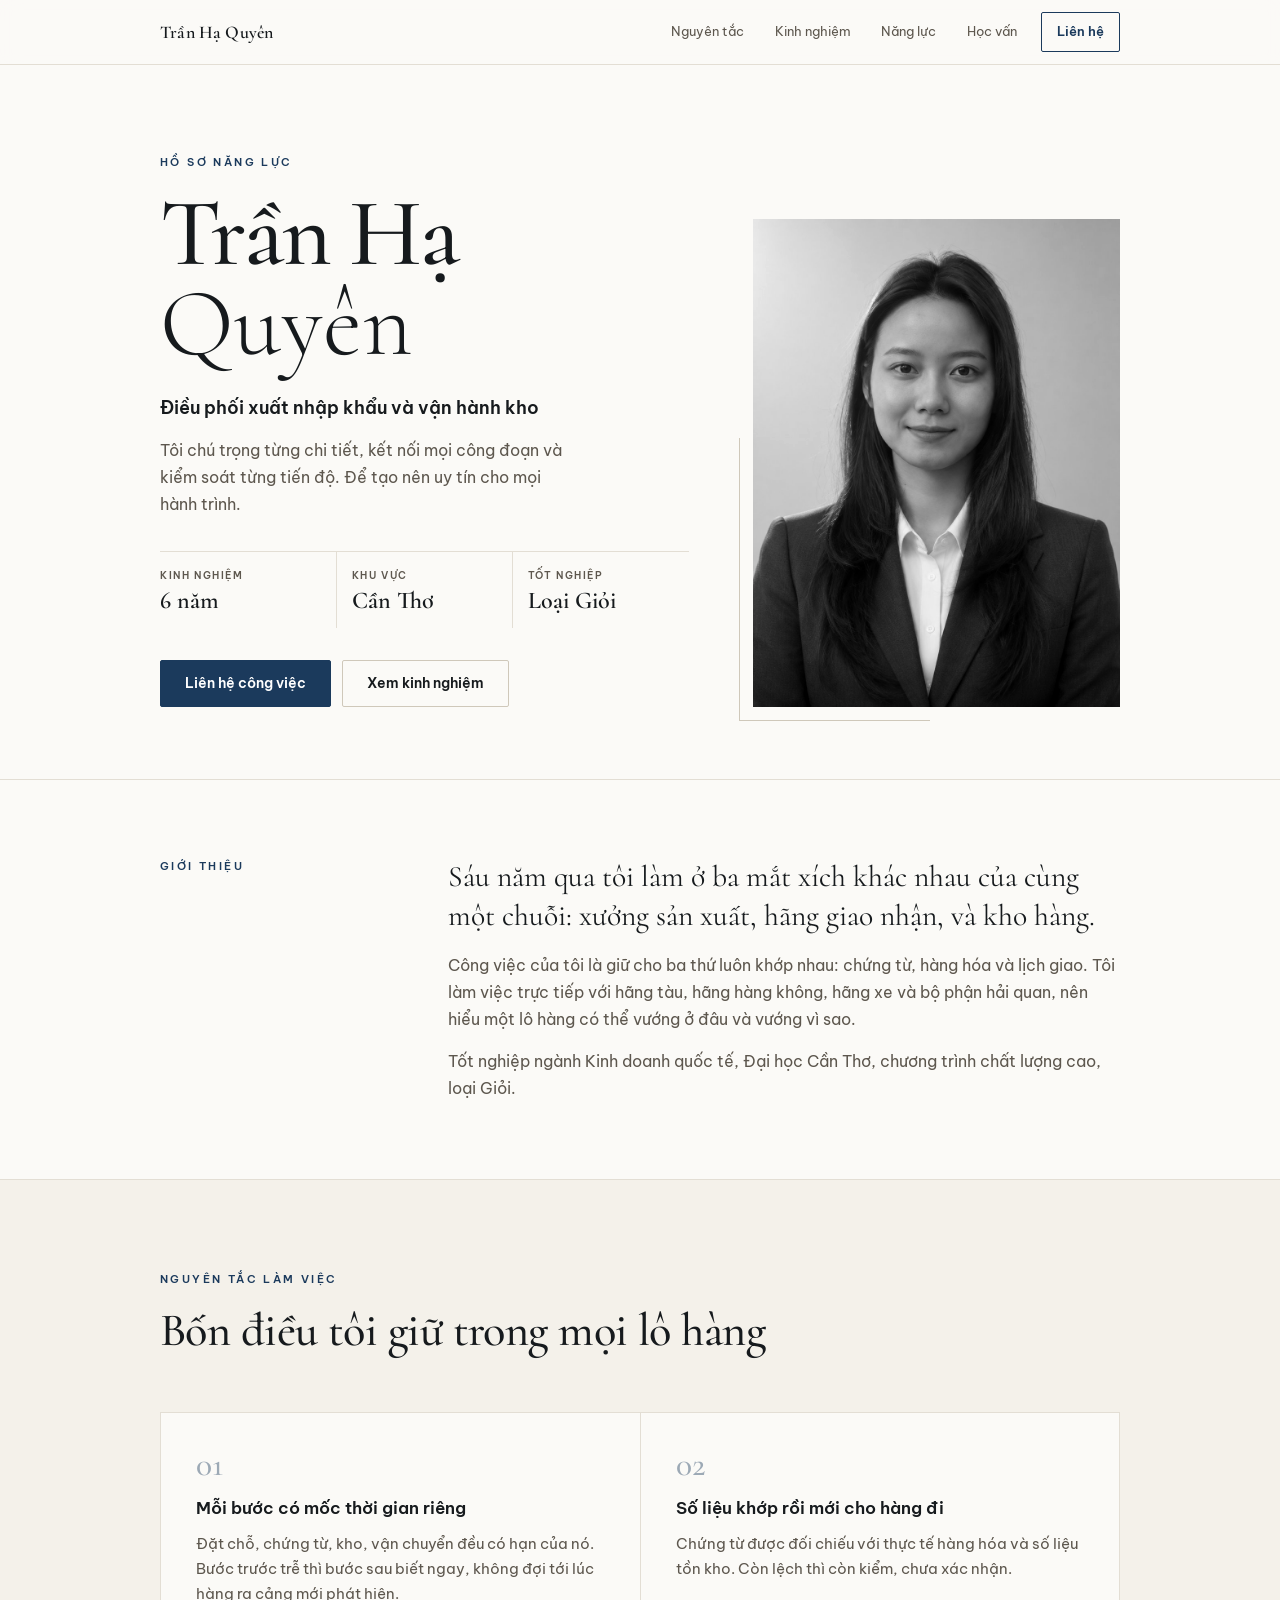
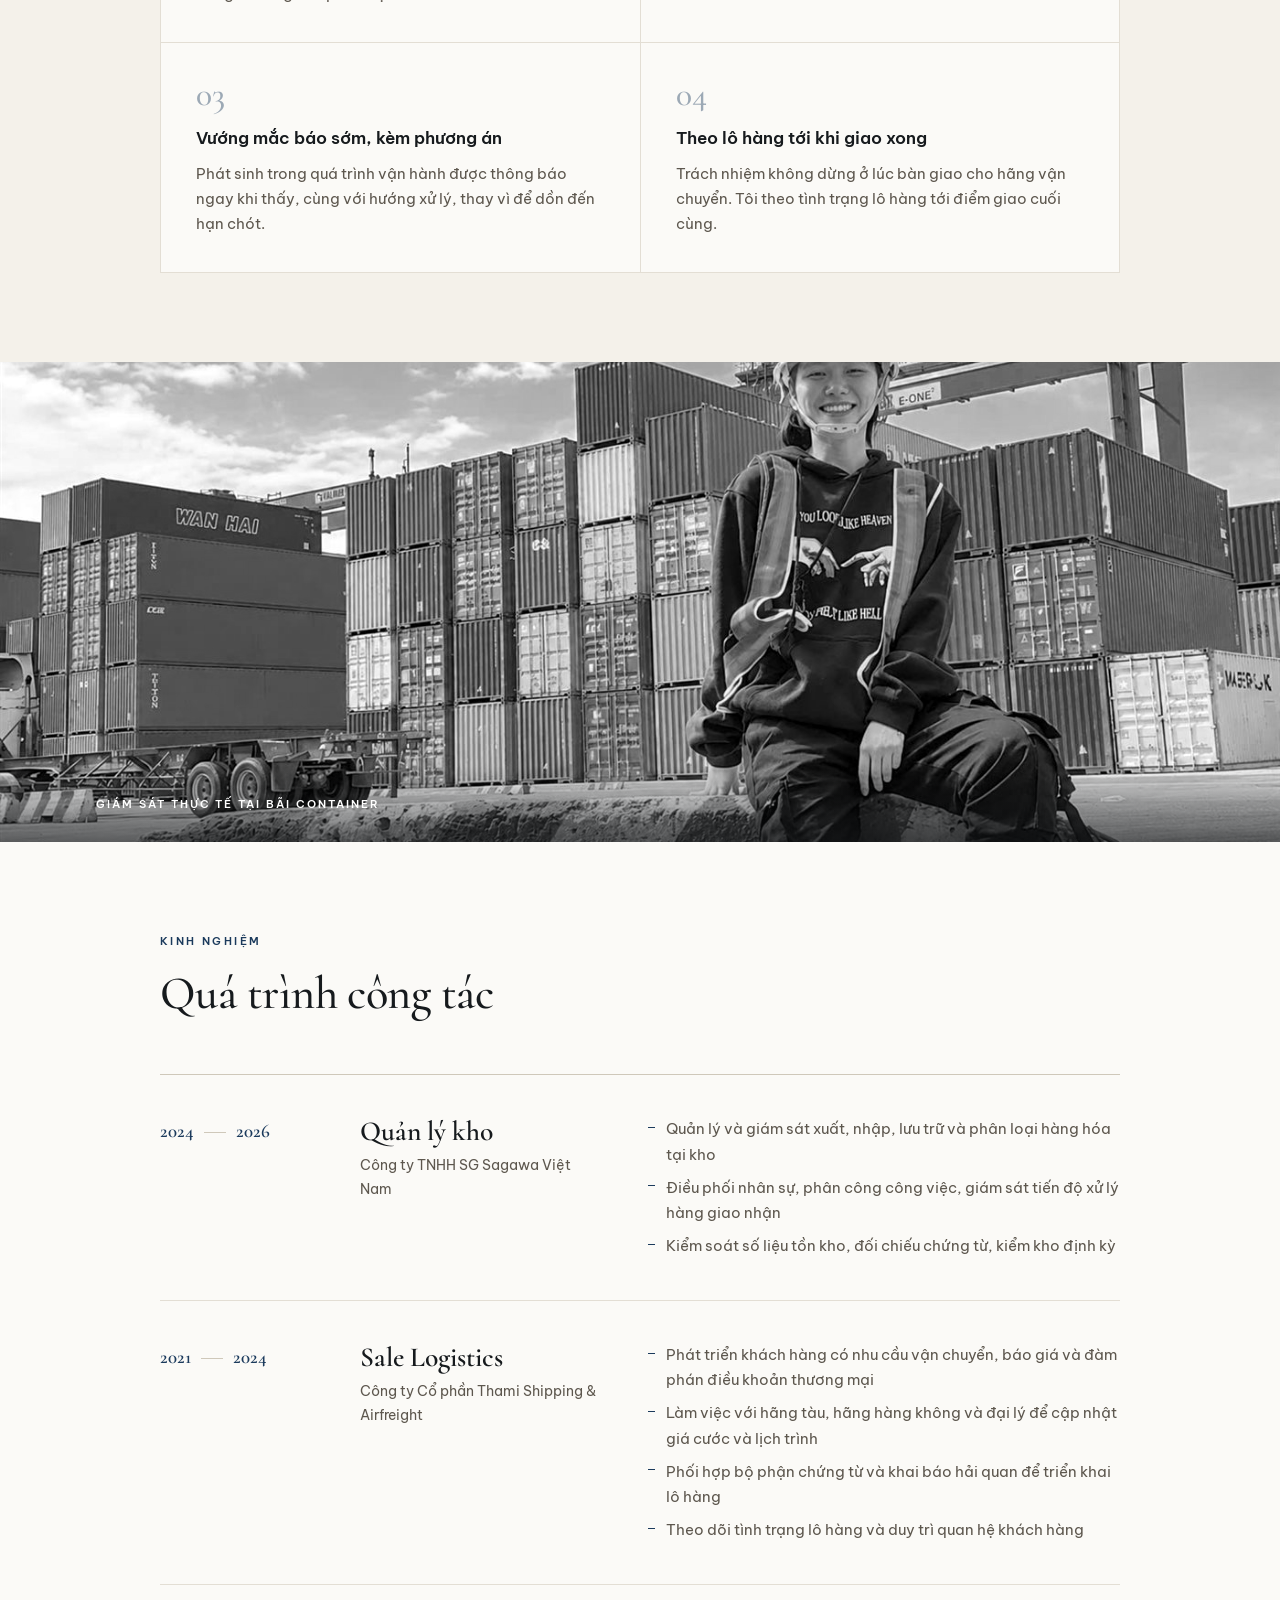
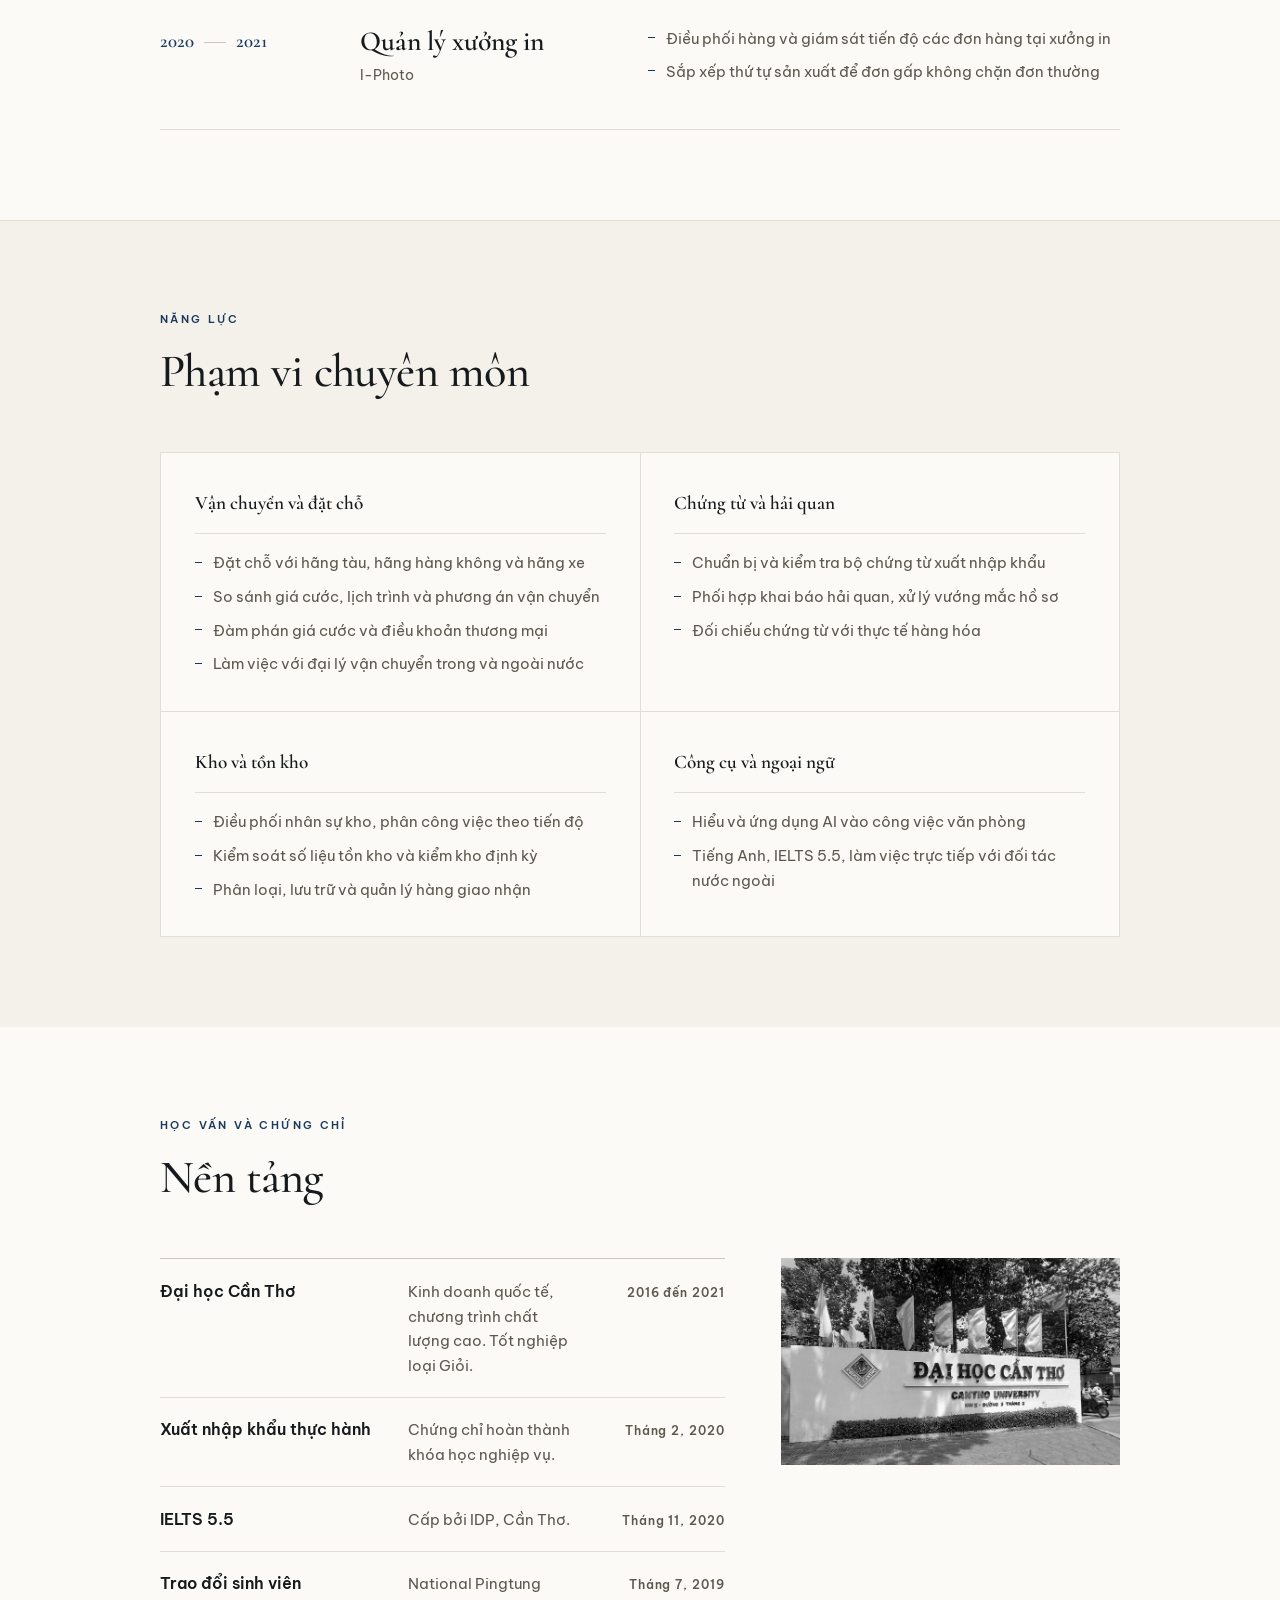
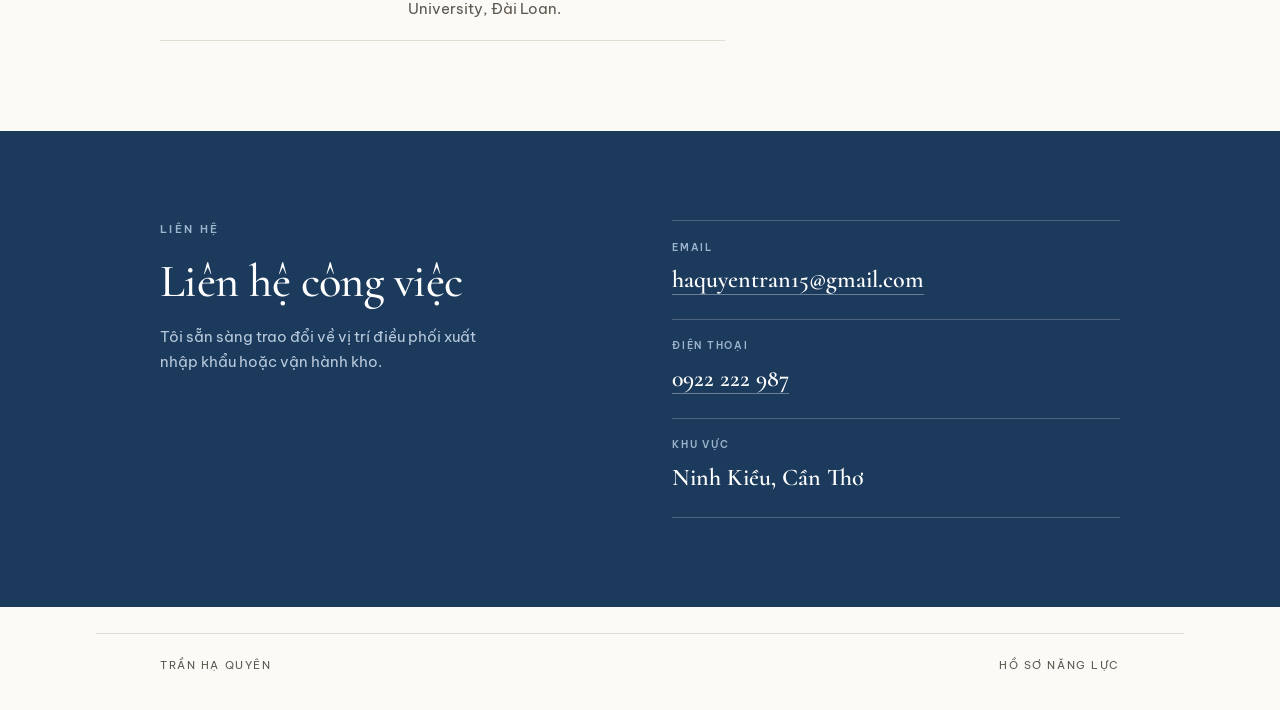
==== portfolio/index.html @ c08a6b20 "Ho so nang luc ban moi tai /portfolio Thiet ke lai tu dau theo huong ho so nang luc ban in, thay cho" ====
<!doctype html>
<html lang="vi" class="no-js">
<head>
<meta charset="utf-8">
<meta name="viewport" content="width=device-width, initial-scale=1">
<title>Trần Hạ Quyên, điều phối xuất nhập khẩu</title>
<meta name="description" content="Hồ sơ năng lực: sáu năm điều phối xuất nhập khẩu, vận hành kho và sản xuất. Đặt chỗ hãng tàu và hãng xe, chứng từ, hải quan, tồn kho, tiến độ giao hàng.">
<link rel="icon" href="favicon.svg">
<meta property="og:type" content="profile">
<meta property="og:title" content="Trần Hạ Quyên">
<meta property="og:description" content="Hồ sơ năng lực: sáu năm điều phối xuất nhập khẩu, vận hành kho và sản xuất.">
<meta property="og:url" content="https://ncaothuyanh.github.io/portfolio-tran-ha-quyen/portfolio/">
<meta property="og:image" content="https://ncaothuyanh.github.io/portfolio-tran-ha-quyen/portfolio/assets/og.jpg">
<meta name="twitter:card" content="summary_large_image">
<meta name="twitter:image" content="https://ncaothuyanh.github.io/portfolio-tran-ha-quyen/portfolio/assets/og.jpg">
<link rel="preload" href="fonts/Cormorant.ttf" as="font" type="font/ttf" crossorigin>
<link rel="preload" href="fonts/BeVietnamPro-400.ttf" as="font" type="font/ttf" crossorigin>
<link rel="stylesheet" href="styles.css">
<script>document.documentElement.className='js';</script>
</head>
<body>

<header class="bar">
  <div class="wrap bar__in">
    <a class="bar__name" href="#top">Trần Hạ Quyên</a>
    <nav class="bar__nav" aria-label="Mục lục">
      <a href="#nguyen-tac">Nguyên tắc</a>
      <a href="#kinh-nghiem">Kinh nghiệm</a>
      <a href="#nang-luc">Năng lực</a>
      <a href="#hoc-van">Học vấn</a>
    </nav>
    <a class="bar__cta" href="#lien-he">Liên hệ</a>
  </div>
</header>

<main id="top">

  <!-- 01 Mở đầu -->
  <section class="hero">
    <div class="wrap hero__grid">
      <div class="hero__text">
        <p class="label r">Hồ sơ năng lực</p>
        <h1 class="hero__name r">Trần Hạ<br><em>Quyên</em></h1>
        <p class="hero__role r">Điều phối xuất nhập khẩu và vận hành kho</p>
        <p class="hero__say r">Tôi chú trọng từng chi tiết, kết nối mọi công đoạn và kiểm soát từng tiến độ. Để tạo nên uy tín cho mọi hành trình.</p>
        <dl class="facts r">
          <div><dt>Kinh nghiệm</dt><dd>6 năm</dd></div>
          <div><dt>Khu vực</dt><dd>Cần Thơ</dd></div>
          <div><dt>Tốt nghiệp</dt><dd>Loại Giỏi</dd></div>
        </dl>
        <div class="hero__act r">
          <a class="btn btn--fill" href="#lien-he">Liên hệ công việc</a>
          <a class="btn" href="#kinh-nghiem">Xem kinh nghiệm</a>
        </div>
      </div>
      <figure class="hero__fig r">
        <img src="assets/headshot.jpg" alt="Chân dung Trần Hạ Quyên" width="900" height="1195" fetchpriority="high" decoding="async">
      </figure>
    </div>
  </section>

  <!-- 02 Định vị -->
  <section class="intro">
    <div class="wrap intro__grid">
      <p class="label r">Giới thiệu</p>
      <div class="intro__body r">
        <p class="lede">Sáu năm qua tôi làm ở ba mắt xích khác nhau của cùng một chuỗi: xưởng sản xuất, hãng giao nhận, và kho hàng.</p>
        <p>Công việc của tôi là giữ cho ba thứ luôn khớp nhau: chứng từ, hàng hóa và lịch giao. Tôi làm việc trực tiếp với hãng tàu, hãng hàng không, hãng xe và bộ phận hải quan, nên hiểu một lô hàng có thể vướng ở đâu và vướng vì sao.</p>
        <p>Tốt nghiệp ngành Kinh doanh quốc tế, Đại học Cần Thơ, chương trình chất lượng cao, loại Giỏi.</p>
      </div>
    </div>
  </section>

  <!-- 03 Nguyên tắc làm việc -->
  <section class="rules" id="nguyen-tac">
    <div class="wrap">
      <div class="head r">
        <p class="label">Nguyên tắc làm việc</p>
        <h2>Bốn điều tôi giữ trong mọi lô hàng</h2>
      </div>
      <ol class="rules__list">
        <li class="rule r">
          <span class="rule__n" aria-hidden="true">01</span>
          <h3>Mỗi bước có mốc thời gian riêng</h3>
          <p>Đặt chỗ, chứng từ, kho, vận chuyển đều có hạn của nó. Bước trước trễ thì bước sau biết ngay, không đợi tới lúc hàng ra cảng mới phát hiện.</p>
        </li>
        <li class="rule r">
          <span class="rule__n" aria-hidden="true">02</span>
          <h3>Số liệu khớp rồi mới cho hàng đi</h3>
          <p>Chứng từ được đối chiếu với thực tế hàng hóa và số liệu tồn kho. Còn lệch thì còn kiểm, chưa xác nhận.</p>
        </li>
        <li class="rule r">
          <span class="rule__n" aria-hidden="true">03</span>
          <h3>Vướng mắc báo sớm, kèm phương án</h3>
          <p>Phát sinh trong quá trình vận hành được thông báo ngay khi thấy, cùng với hướng xử lý, thay vì để dồn đến hạn chót.</p>
        </li>
        <li class="rule r">
          <span class="rule__n" aria-hidden="true">04</span>
          <h3>Theo lô hàng tới khi giao xong</h3>
          <p>Trách nhiệm không dừng ở lúc bàn giao cho hãng vận chuyển. Tôi theo tình trạng lô hàng tới điểm giao cuối cùng.</p>
        </li>
      </ol>
    </div>
  </section>

  <!-- 04 Ảnh hiện trường -->
  <section class="plate">
    <figure class="plate__fig r">
      <img src="assets/hien-truong.jpg" alt="Trần Hạ Quyên giám sát thực tế tại bãi container" width="1400" height="879" loading="lazy" decoding="async">
      <figcaption><span>Giám sát thực tế tại bãi container</span></figcaption>
    </figure>
  </section>

  <!-- 05 Kinh nghiệm -->
  <section class="exp" id="kinh-nghiem">
    <div class="wrap">
      <div class="head r">
        <p class="label">Kinh nghiệm</p>
        <h2>Quá trình công tác</h2>
      </div>
      <div class="rec">
        <article class="rec__row r">
          <div class="rec__when"><span>2024</span><i></i><span>2026</span></div>
          <div class="rec__who">
            <h3>Quản lý kho</h3>
            <p>Công ty TNHH SG Sagawa Việt Nam</p>
          </div>
          <ul class="rec__what">
            <li>Quản lý và giám sát xuất, nhập, lưu trữ và phân loại hàng hóa tại kho</li>
            <li>Điều phối nhân sự, phân công công việc, giám sát tiến độ xử lý hàng giao nhận</li>
            <li>Kiểm soát số liệu tồn kho, đối chiếu chứng từ, kiểm kho định kỳ</li>
          </ul>
        </article>
        <article class="rec__row r">
          <div class="rec__when"><span>2021</span><i></i><span>2024</span></div>
          <div class="rec__who">
            <h3>Sale Logistics</h3>
            <p>Công ty Cổ phần Thami Shipping &amp; Airfreight</p>
          </div>
          <ul class="rec__what">
            <li>Phát triển khách hàng có nhu cầu vận chuyển, báo giá và đàm phán điều khoản thương mại</li>
            <li>Làm việc với hãng tàu, hãng hàng không và đại lý để cập nhật giá cước và lịch trình</li>
            <li>Phối hợp bộ phận chứng từ và khai báo hải quan để triển khai lô hàng</li>
            <li>Theo dõi tình trạng lô hàng và duy trì quan hệ khách hàng</li>
          </ul>
        </article>
        <article class="rec__row r">
          <div class="rec__when"><span>2020</span><i></i><span>2021</span></div>
          <div class="rec__who">
            <h3>Quản lý xưởng in</h3>
            <p>I-Photo</p>
          </div>
          <ul class="rec__what">
            <li>Điều phối hàng và giám sát tiến độ các đơn hàng tại xưởng in</li>
            <li>Sắp xếp thứ tự sản xuất để đơn gấp không chặn đơn thường</li>
          </ul>
        </article>
      </div>
    </div>
  </section>

  <!-- 06 Năng lực -->
  <section class="skill" id="nang-luc">
    <div class="wrap">
      <div class="head r">
        <p class="label">Năng lực</p>
        <h2>Phạm vi chuyên môn</h2>
      </div>
      <div class="skill__grid">
        <section class="skill__col r">
          <h3>Vận chuyển và đặt chỗ</h3>
          <ul>
            <li>Đặt chỗ với hãng tàu, hãng hàng không và hãng xe</li>
            <li>So sánh giá cước, lịch trình và phương án vận chuyển</li>
            <li>Đàm phán giá cước và điều khoản thương mại</li>
            <li>Làm việc với đại lý vận chuyển trong và ngoài nước</li>
          </ul>
        </section>
        <section class="skill__col r">
          <h3>Chứng từ và hải quan</h3>
          <ul>
            <li>Chuẩn bị và kiểm tra bộ chứng từ xuất nhập khẩu</li>
            <li>Phối hợp khai báo hải quan, xử lý vướng mắc hồ sơ</li>
            <li>Đối chiếu chứng từ với thực tế hàng hóa</li>
          </ul>
        </section>
        <section class="skill__col r">
          <h3>Kho và tồn kho</h3>
          <ul>
            <li>Điều phối nhân sự kho, phân công việc theo tiến độ</li>
            <li>Kiểm soát số liệu tồn kho và kiểm kho định kỳ</li>
            <li>Phân loại, lưu trữ và quản lý hàng giao nhận</li>
          </ul>
        </section>
        <section class="skill__col r">
          <h3>Công cụ và ngoại ngữ</h3>
          <ul>
            <li>Hiểu và ứng dụng AI vào công việc văn phòng</li>
            <li>Tiếng Anh, IELTS 5.5, làm việc trực tiếp với đối tác nước ngoài</li>
          </ul>
        </section>
      </div>
    </div>
  </section>

  <!-- 07 Học vấn -->
  <section class="edu" id="hoc-van">
    <div class="wrap">
      <div class="head r">
        <p class="label">Học vấn và chứng chỉ</p>
        <h2>Nền tảng</h2>
      </div>
      <div class="edu__grid">
        <dl class="edu__list r">
          <div><dt>Đại học Cần Thơ</dt><dd>Kinh doanh quốc tế, chương trình chất lượng cao. Tốt nghiệp loại Giỏi.</dd><p>2016 đến 2021</p></div>
          <div><dt>Xuất nhập khẩu thực hành</dt><dd>Chứng chỉ hoàn thành khóa học nghiệp vụ.</dd><p>Tháng 2, 2020</p></div>
          <div><dt>IELTS 5.5</dt><dd>Cấp bởi IDP, Cần Thơ.</dd><p>Tháng 11, 2020</p></div>
          <div><dt>Trao đổi sinh viên</dt><dd>National Pingtung University, Đài Loan.</dd><p>Tháng 7, 2019</p></div>
        </dl>
        <figure class="edu__fig r">
          <img src="assets/truong.jpg" alt="Cổng chính Trường Đại học Cần Thơ" width="730" height="445" loading="lazy" decoding="async">
        </figure>
      </div>
    </div>
  </section>

  <!-- 08 Liên hệ -->
  <section class="ct" id="lien-he">
    <div class="wrap ct__grid">
      <div class="r">
        <p class="label label--light">Liên hệ</p>
        <h2 class="ct__say">Liên hệ công việc</h2>
        <p class="ct__note">Tôi sẵn sàng trao đổi về vị trí điều phối xuất nhập khẩu hoặc vận hành kho.</p>
      </div>
      <dl class="ct__rows r">
        <div><dt>Email</dt><dd><a href="mailto:haquyentran15@gmail.com">haquyentran15@gmail.com</a></dd></div>
        <div><dt>Điện thoại</dt><dd><a href="tel:+84922222987">0922 222 987</a></dd></div>
        <div><dt>Khu vực</dt><dd>Ninh Kiều, Cần Thơ</dd></div>
      </dl>
    </div>
  </section>

</main>

<footer class="ft">
  <div class="wrap ft__in">
    <p>Trần Hạ Quyên</p>
    <p>Hồ sơ năng lực</p>
  </div>
</footer>

<script src="app.js" defer></script>
</body>
</html>
---- portfolio/styles.css ----
/* Tran Ha Quyen, ho so nang luc.
   Hai ho chu deu nhung san trong thu muc, da kiem tra du dau tieng Viet.
   Tham my den tu chu, khoang trang va nhip luoi, khong tu hieu ung. */

@font-face{font-family:"Corm";src:url("fonts/Cormorant.ttf") format("truetype");font-weight:300 700;font-style:normal;font-display:swap}
/* Font nay khong co ban nghieng that. Cam trinh duyet tu bia, vi phep xo
   nghieng lam dau tieng Viet lech khoi chu. */
[class*="hero__name"],[class*="hero__name"] *{font-synthesis:none}
@font-face{font-family:"BVP";src:url("fonts/BeVietnamPro-400.ttf") format("truetype");font-weight:400;font-display:swap}
@font-face{font-family:"BVP";src:url("fonts/BeVietnamPro-600.ttf") format("truetype");font-weight:600;font-display:swap}
@font-face{font-family:"BVP";src:url("fonts/BeVietnamPro-700.ttf") format("truetype");font-weight:700;font-display:swap}

:root{
  --paper:#fbfaf7;        /* giay am */
  --paper-2:#f4f1ea;      /* mang nhan */
  --line:#e3ded4;
  --rule:#cfc8ba;
  --ink:#161a1d;
  --ink-2:#5d574e;        /* chu phu, am xam */
  --navy:#1b3a5c;         /* mau nhan duy nhat */
  --navy-soft:#eaeff5;
  --page:68rem;
  --gut:clamp(1.25rem,5vw,4rem);
  --serif:"Corm",Georgia,"Times New Roman",serif;
  --sans:"BVP",system-ui,-apple-system,"Segoe UI",sans-serif;
}
*,*::before,*::after{box-sizing:border-box}
html{scroll-behavior:smooth;scroll-padding-top:4.5rem}
body{margin:0;background:var(--paper);color:var(--ink);font-family:var(--sans);
  font-size:1rem;line-height:1.68;-webkit-font-smoothing:antialiased;text-rendering:optimizeLegibility}
img{display:block;max-width:100%;height:auto}
a{color:inherit}
h1,h2,h3{margin:0;font-weight:400}
::selection{background:var(--navy);color:#fff}
.wrap{width:min(var(--page),100%);margin-inline:auto;padding-inline:var(--gut)}

/* chi mot chuyen dong duy nhat: noi dung nhich len khi cuon toi */
.js .r{opacity:0;transform:translateY(16px);transition:opacity .8s cubic-bezier(.22,1,.36,1),transform .8s cubic-bezier(.22,1,.36,1)}
.js .r.in{opacity:1;transform:none}

.label{margin:0 0 1.1rem;color:var(--navy);font-size:.68rem;font-weight:600;letter-spacing:.22em;text-transform:uppercase}
.label--light{color:#9db4cd}

.head{max-width:40rem;margin-bottom:clamp(2.5rem,5vw,3.5rem)}
.head h2,.ct__say{font-family:var(--serif);font-weight:500;line-height:1.08;letter-spacing:-.012em;
  font-size:clamp(1.9rem,4.2vw,2.9rem)}

/* ---- thanh dieu huong ---- */
.bar{position:sticky;top:0;z-index:40;border-bottom:1px solid var(--line);
  background:color-mix(in srgb,var(--paper) 86%,transparent);backdrop-filter:blur(10px)}
.bar__in{display:flex;min-height:4rem;align-items:center;gap:1.5rem}
.bar__name{font-family:var(--serif);font-size:1.12rem;font-weight:600;letter-spacing:.01em;text-decoration:none;white-space:nowrap}
.bar__nav{display:none;margin-left:auto;gap:1.9rem}
.bar__nav a{position:relative;color:var(--ink-2);font-size:.84rem;text-decoration:none;transition:color .25s}
.bar__nav a::after{position:absolute;left:0;bottom:-5px;width:0;height:1px;background:var(--navy);content:"";transition:width .35s cubic-bezier(.22,1,.36,1)}
.bar__nav a:hover{color:var(--navy)}
.bar__nav a:hover::after{width:100%}
.bar__cta{margin-left:auto;padding:.5rem .95rem;border:1px solid var(--navy);border-radius:2px;
  color:var(--navy);font-size:.8rem;font-weight:600;text-decoration:none;transition:background-color .25s,color .25s}
.bar__cta:hover{background:var(--navy);color:#fff}
@media (min-width:58rem){.bar__nav{display:flex}.bar__cta{margin-left:0}}

/* ---- nut ---- */
.btn{display:inline-flex;align-items:center;min-height:2.9rem;padding:0 1.5rem;border:1px solid var(--rule);
  border-radius:2px;font-size:.86rem;font-weight:600;text-decoration:none;transition:border-color .25s,background-color .25s,color .25s,transform .15s}
.btn:hover{border-color:var(--navy);color:var(--navy)}
.btn--fill{border-color:var(--navy);background:var(--navy);color:#fff}
.btn--fill:hover{background:#142c47;border-color:#142c47;color:#fff}
.btn:active{transform:translateY(1px)}
.btn:focus-visible{outline:2px solid var(--navy);outline-offset:3px}

/* ---- 01 mo dau ---- */
.hero{padding:clamp(3rem,7vw,5.5rem) 0 clamp(3rem,6vw,4.5rem)}
.hero__grid{display:grid;gap:clamp(2.25rem,5vw,4rem);align-items:end;grid-template-columns:1fr}
.hero__name{font-family:var(--serif);font-size:clamp(3.2rem,11vw,6rem);font-weight:500;line-height:.94;letter-spacing:-.022em}
.hero__name em{font-style:normal;font-weight:300;letter-spacing:.004em}
.hero__role{margin:1.5rem 0 0;font-size:clamp(1rem,1.5vw,1.1rem);font-weight:600}
.hero__say{max-width:38ch;margin:.9rem 0 0;color:var(--ink-2);font-size:1rem}
.facts{display:grid;gap:0;margin:2.1rem 0 0;border-top:1px solid var(--line);grid-template-columns:repeat(3,1fr)}
.facts>div{padding:.95rem .9rem .95rem 0}
.facts>div+div{border-left:1px solid var(--line);padding-left:.9rem}
.facts dt{color:var(--ink-2);font-size:.62rem;font-weight:600;letter-spacing:.16em;text-transform:uppercase}
.facts dd{margin:.3rem 0 0;font-family:var(--serif);font-size:1.5rem;font-weight:600;line-height:1}
.hero__act{display:flex;flex-wrap:wrap;gap:.7rem;margin-top:2rem}
.hero__fig{position:relative;margin:0;order:-1}
.hero__fig::before{position:absolute;inset:auto auto -14px -14px;width:52%;height:58%;
  border-left:1px solid var(--rule);border-bottom:1px solid var(--rule);content:"";pointer-events:none}
.hero__fig img{width:100%;filter:grayscale(1) contrast(1.04)}
@media (min-width:60rem){
  .hero__grid{grid-template-columns:1.18fr .82fr}
  .hero__fig{order:0}
}

/* ---- 02 gioi thieu ---- */
.intro{padding:clamp(3rem,6vw,5rem) 0;border-top:1px solid var(--line)}
.intro__grid{display:grid;gap:1rem clamp(2rem,5vw,4rem);grid-template-columns:1fr}
.intro__body p{margin:0 0 1rem;color:var(--ink-2)}
.intro__body p:last-child{margin-bottom:0}
.lede{font-family:var(--serif);font-size:clamp(1.3rem,2.6vw,1.85rem);line-height:1.34;color:var(--ink) !important}
@media (min-width:52rem){.intro__grid{grid-template-columns:14rem 1fr}}

/* ---- 03 nguyen tac ---- */
.rules{padding:clamp(3.5rem,7vw,6rem) 0;border-top:1px solid var(--line);background:var(--paper-2)}
.rules__list{display:grid;gap:1px;margin:0;padding:0;border:1px solid var(--line);background:var(--line);
  grid-template-columns:1fr;list-style:none;counter-reset:none}
.rule{position:relative;padding:clamp(1.5rem,3vw,2.2rem);background:var(--paper)}
.rule__n{display:block;margin-bottom:1rem;font-family:var(--serif);font-size:2.1rem;font-weight:500;
  line-height:1;color:var(--navy);opacity:.42}
.rule h3{font-size:1.06rem;font-weight:600;line-height:1.35}
.rule p{margin:.65rem 0 0;color:var(--ink-2);font-size:.94rem}
@media (min-width:48rem){.rules__list{grid-template-columns:repeat(2,1fr)}}

/* ---- 04 anh hien truong ---- */
.plate{padding:0}
.plate__fig{position:relative;margin:0}
.plate__fig img{width:100%;max-height:min(62vh,30rem);object-fit:cover;object-position:50% 38%;filter:grayscale(1) contrast(1.05)}
.plate__fig figcaption{position:absolute;left:0;right:0;bottom:0;padding:clamp(1rem,3vw,1.8rem) var(--gut);
  background:linear-gradient(to top,rgb(10 12 14 / .62),transparent)}
.plate__fig figcaption span{display:block;width:min(var(--page),100%);margin-inline:auto;
  color:#fff;font-size:.68rem;font-weight:600;letter-spacing:.18em;text-transform:uppercase}

/* ---- 05 kinh nghiem ---- */
.exp{padding:clamp(3.5rem,7vw,6rem) 0}
.rec{border-top:1px solid var(--rule)}
.rec__row{display:grid;gap:.85rem clamp(1.5rem,4vw,3rem);padding:clamp(1.75rem,3.4vw,2.6rem) 0;
  border-bottom:1px solid var(--line);grid-template-columns:1fr}
.rec__when{display:flex;align-items:center;gap:.6rem;font-family:var(--serif);font-size:1.18rem;font-weight:600;color:var(--navy)}
.rec__when i{width:1.4rem;height:1px;background:var(--rule)}
.rec__who h3{font-family:var(--serif);font-size:clamp(1.35rem,2.4vw,1.72rem);font-weight:600;line-height:1.18}
.rec__who p{margin:.28rem 0 0;color:var(--ink-2);font-size:.9rem}
.rec__what{margin:0;padding:0;list-style:none}
.rec__what li{position:relative;padding-left:1.15rem;color:var(--ink-2);font-size:.94rem}
.rec__what li+li{margin-top:.48rem}
.rec__what li::before{position:absolute;top:.72em;left:0;width:7px;height:1px;background:var(--navy);content:""}
@media (min-width:62rem){.rec__row{grid-template-columns:9.5rem 15rem 1fr;align-items:start}}

/* ---- 06 nang luc ---- */
.skill{padding:clamp(3.5rem,7vw,6rem) 0;border-top:1px solid var(--line);background:var(--paper-2)}
.skill__grid{display:grid;gap:1px;border:1px solid var(--line);background:var(--line);grid-template-columns:1fr}
.skill__col{padding:clamp(1.5rem,3vw,2.1rem);background:var(--paper)}
.skill__col h3{padding-bottom:.9rem;border-bottom:1px solid var(--line);font-family:var(--serif);
  font-size:1.2rem;font-weight:600}
.skill__col ul{margin:1.05rem 0 0;padding:0;list-style:none}
.skill__col li{position:relative;padding-left:1.15rem;color:var(--ink-2);font-size:.93rem}
.skill__col li+li{margin-top:.55rem}
.skill__col li::before{position:absolute;top:.72em;left:0;width:7px;height:1px;background:var(--navy);content:""}
@media (min-width:48rem){.skill__grid{grid-template-columns:repeat(2,1fr)}}

/* ---- 07 hoc van ---- */
.edu{padding:clamp(3.5rem,7vw,6rem) 0}
.edu__grid{display:grid;gap:clamp(2rem,5vw,3.5rem);grid-template-columns:1fr}
.edu__list{margin:0;border-top:1px solid var(--rule)}
.edu__list>div{display:grid;gap:.2rem;padding:1.15rem 0;border-bottom:1px solid var(--line)}
.edu__list dt{font-size:1rem;font-weight:600}
.edu__list dd{margin:0;color:var(--ink-2);font-size:.92rem}
.edu__list p{margin:.15rem 0 0;color:var(--ink-2);font-size:.74rem;font-weight:600;letter-spacing:.08em}
.edu__fig{margin:0}
.edu__fig img{width:100%;filter:grayscale(1) contrast(1.04)}
@media (min-width:58rem){
  .edu__grid{grid-template-columns:1.25fr .75fr;align-items:start}
  .edu__list>div{grid-template-columns:14rem 1fr 8rem;gap:.2rem 1.5rem;align-items:baseline}
  .edu__list p{text-align:right}
}

/* ---- 08 lien he ---- */
.ct{padding:clamp(3.5rem,7vw,6rem) 0;background:var(--navy);color:#fff}
.ct__grid{display:grid;gap:clamp(2rem,5vw,4rem);align-items:start;grid-template-columns:1fr}
.ct__say{max-width:14ch}
.ct__note{max-width:34ch;margin:1.1rem 0 0;color:#b9cadd;font-size:.95rem}
.ct__rows{margin:0;border-top:1px solid rgb(255 255 255 / .22)}
.ct__rows>div{display:grid;gap:.25rem;padding:1.15rem 0;border-bottom:1px solid rgb(255 255 255 / .22)}
.ct__rows dt{color:#9db4cd;font-size:.62rem;font-weight:600;letter-spacing:.18em;text-transform:uppercase}
.ct__rows dd{margin:0;font-family:var(--serif);font-size:clamp(1.15rem,2.2vw,1.5rem);font-weight:600}
.ct__rows a{text-decoration:none;border-bottom:1px solid rgb(255 255 255 / .35);transition:border-color .25s}
.ct__rows a:hover{border-bottom-color:#fff}
.ct__rows a:focus-visible{outline:2px solid #9db4cd;outline-offset:3px}
@media (min-width:58rem){.ct__grid{grid-template-columns:1fr 1fr}}

/* ---- chan trang ---- */
.ft{padding:1.6rem 0 2.2rem}
.ft__in{display:flex;flex-wrap:wrap;gap:.4rem 1.5rem;justify-content:space-between;
  border-top:1px solid var(--line);padding-top:1.4rem}
.ft p{margin:0;color:var(--ink-2);font-size:.7rem;letter-spacing:.14em;text-transform:uppercase}

@media (prefers-reduced-motion:reduce){
  html{scroll-behavior:auto}
  .js .r{opacity:1;transform:none;transition:none}
  .btn,.bar__nav a,.bar__nav a::after,.bar__cta,.ct__rows a{transition:none}
}
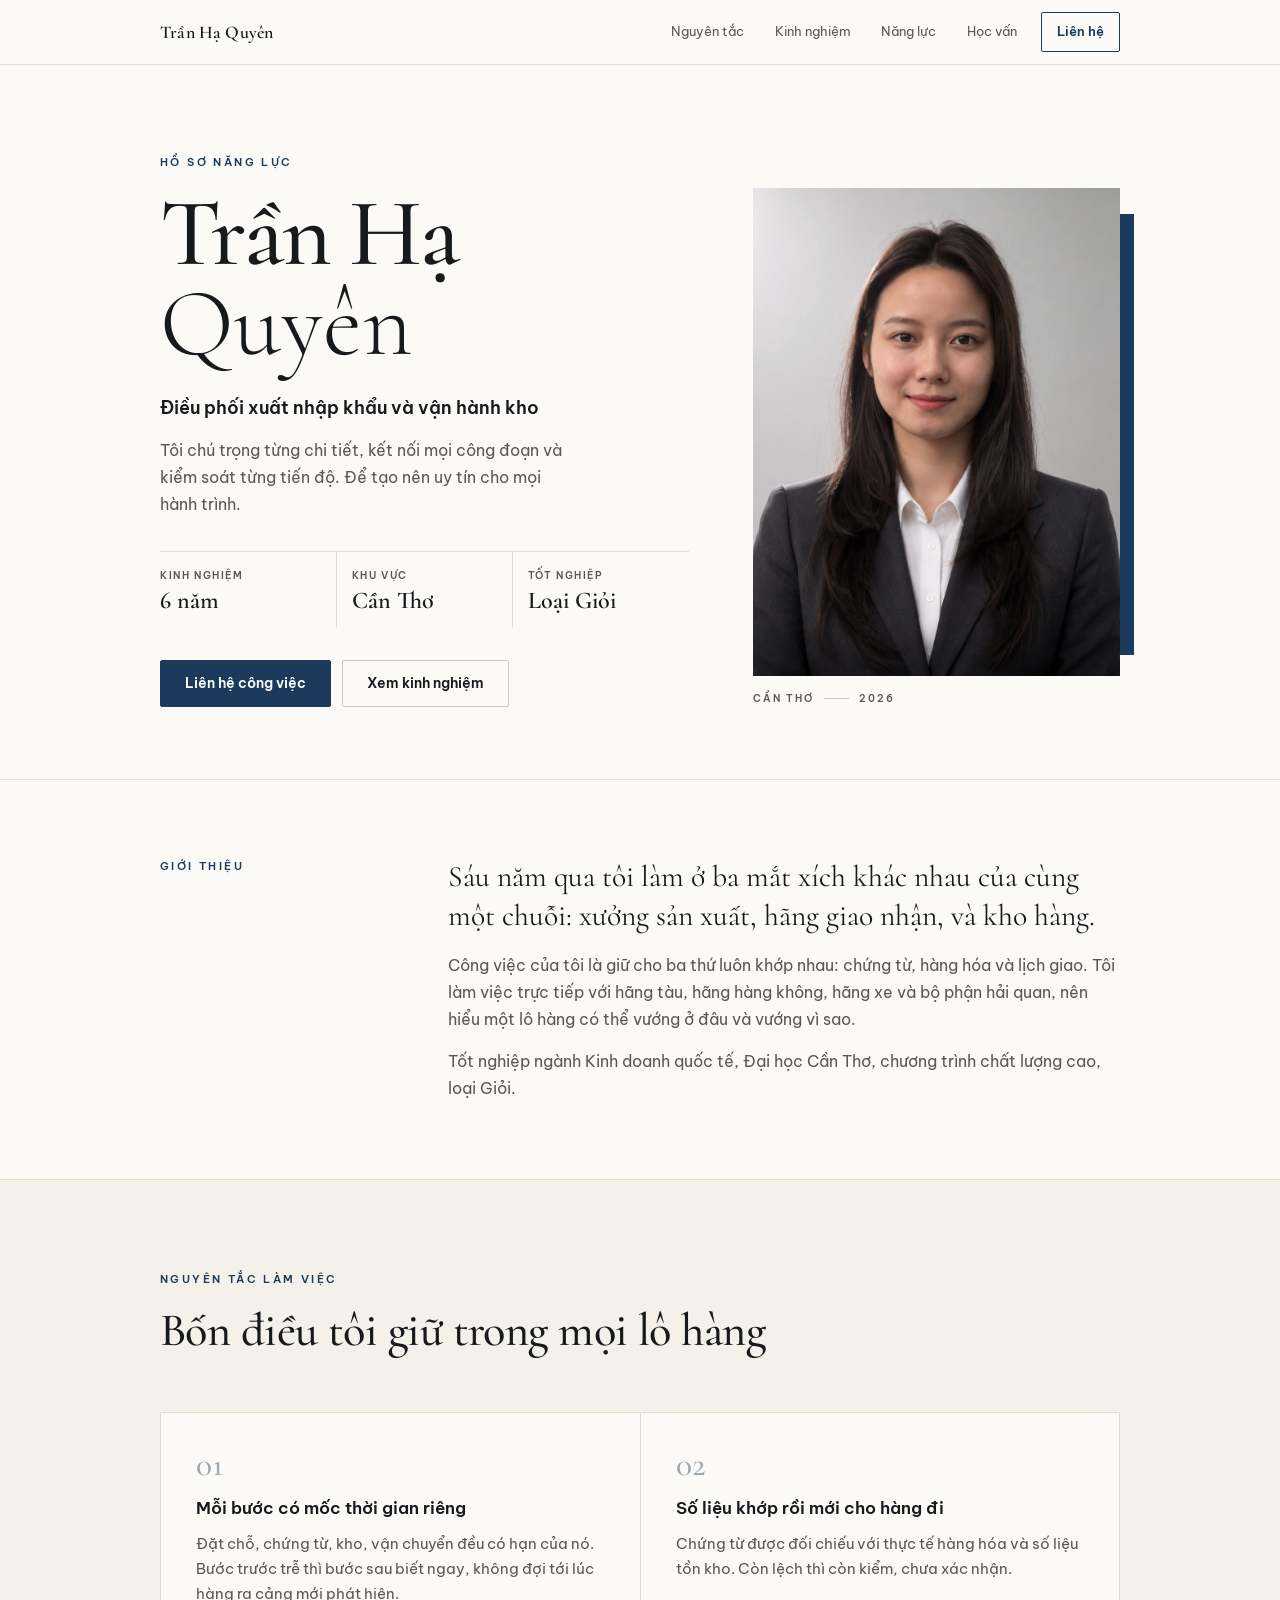
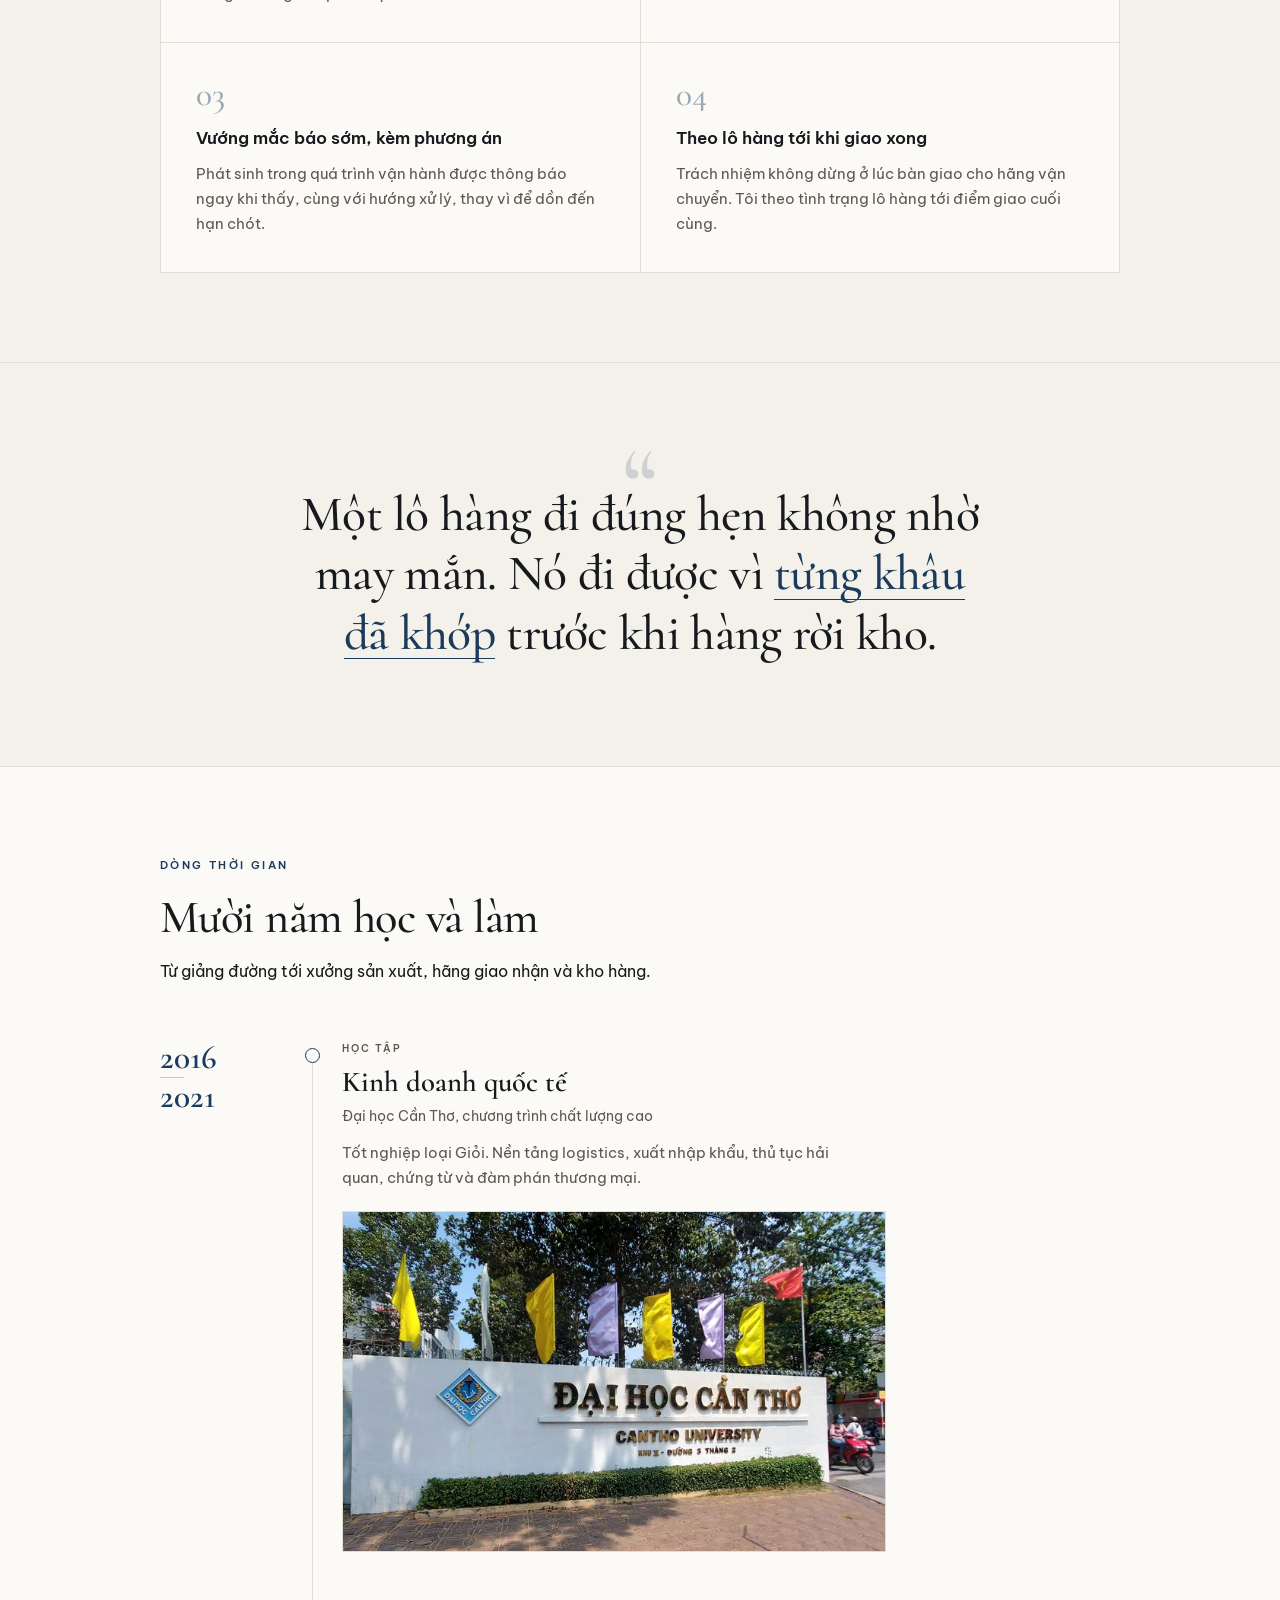
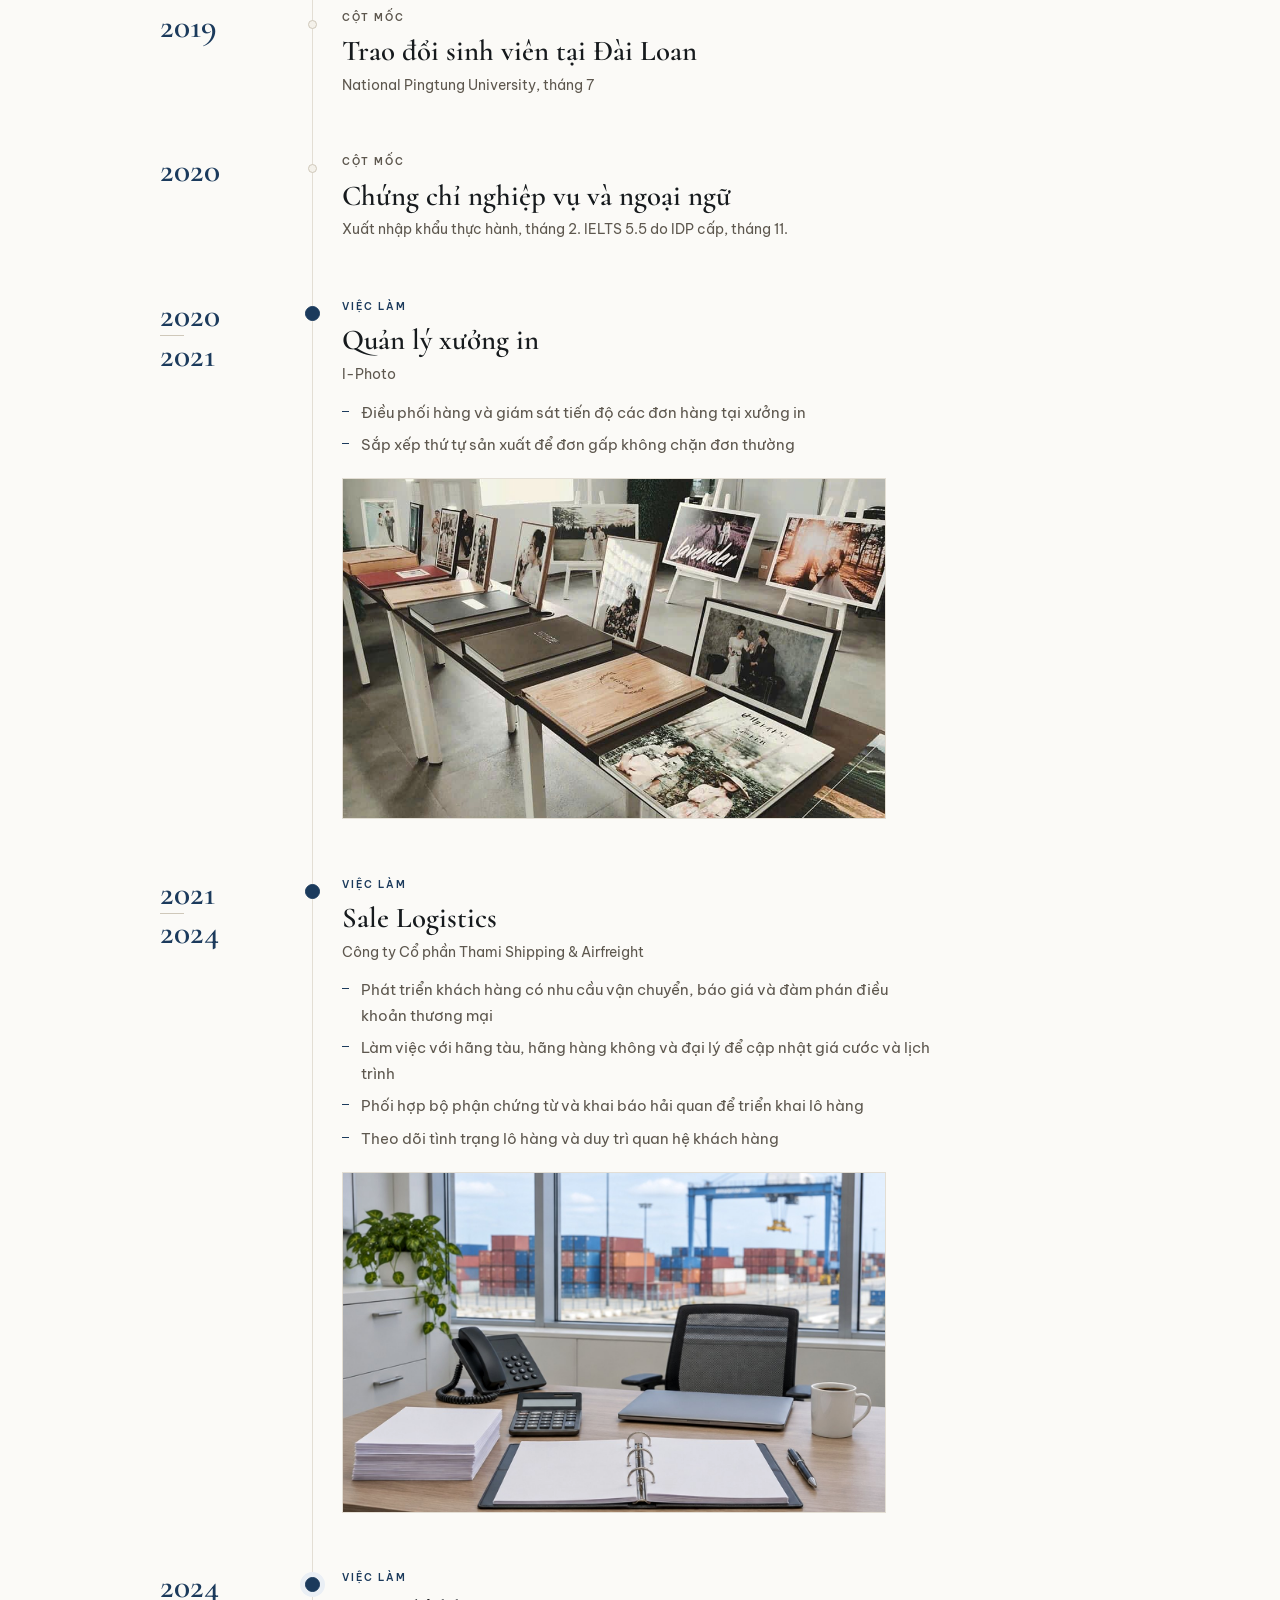
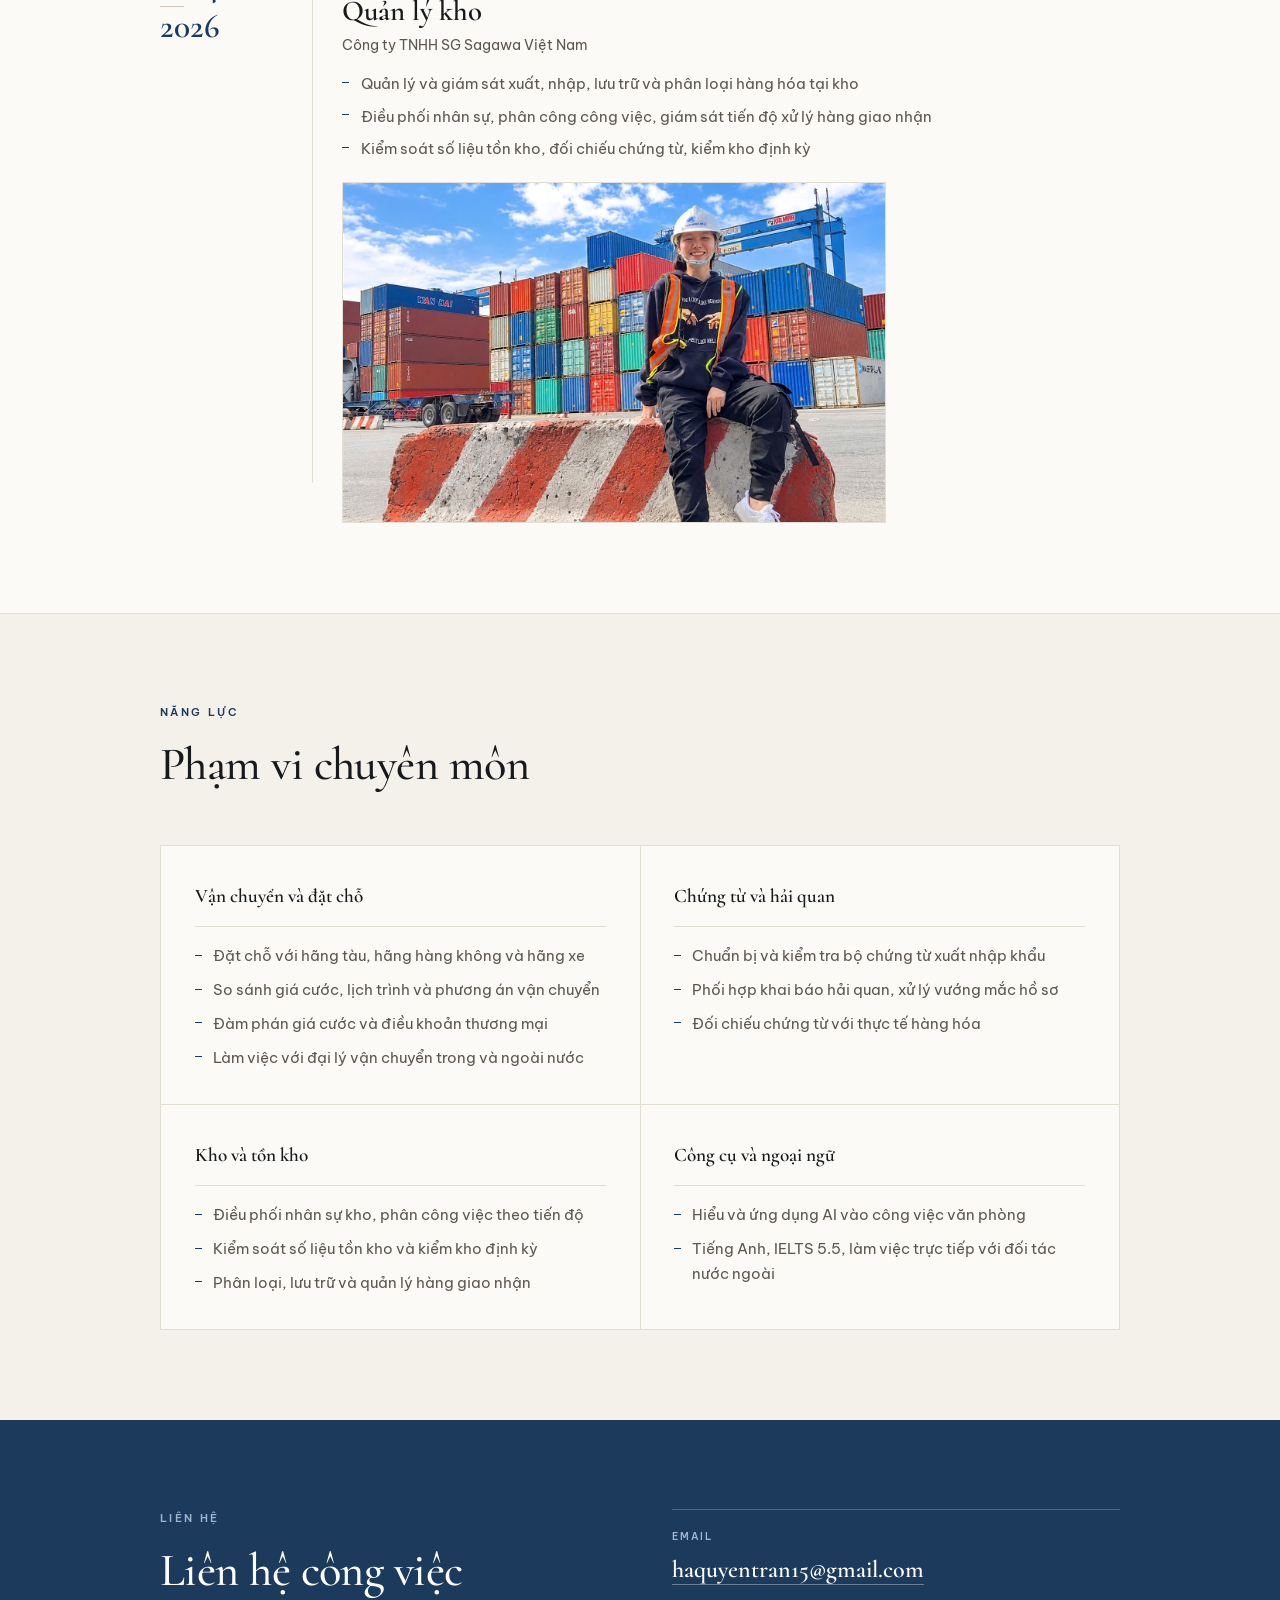
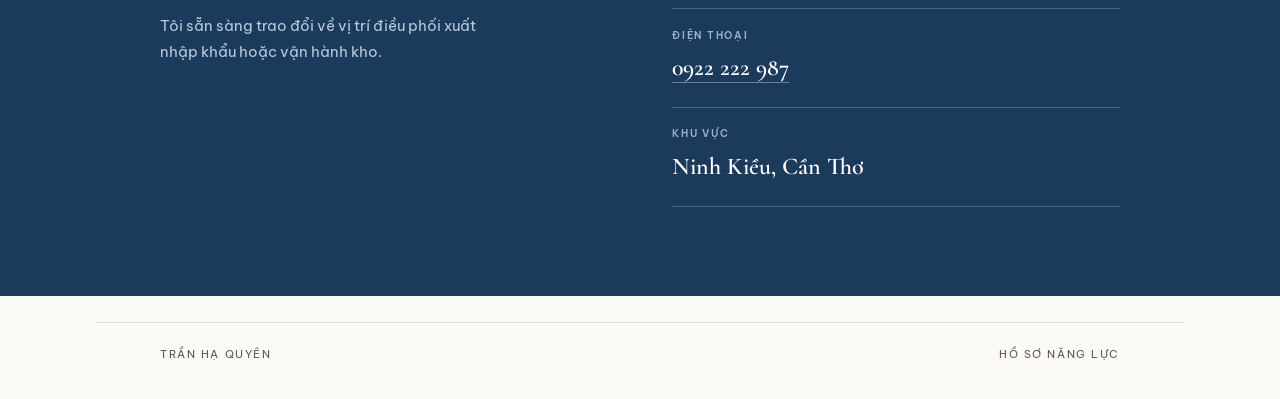
==== commit 4e6f169e: "Bo anh trang den, gop timeline hoc tap va cong viec, them diem nhan chu - Bo hoan toan grayscale. An" ====
--- a/portfolio/index.html
+++ b/portfolio/index.html
@@ -54,7 +54,9 @@
         </div>
       </div>
       <figure class="hero__fig r">
+        <span class="hero__block" aria-hidden="true"></span>
         <img src="assets/headshot.jpg" alt="Chân dung Trần Hạ Quyên" width="900" height="1195" fetchpriority="high" decoding="async">
+        <figcaption><span>Cần Thơ</span><i></i><span>2026</span></figcaption>
       </figure>
     </div>
   </section>
@@ -103,59 +105,102 @@
     </div>
   </section>
 
-  <!-- 04 Ảnh hiện trường -->
-  <section class="plate">
-    <figure class="plate__fig r">
-      <img src="assets/hien-truong.jpg" alt="Trần Hạ Quyên giám sát thực tế tại bãi container" width="1400" height="879" loading="lazy" decoding="async">
-      <figcaption><span>Giám sát thực tế tại bãi container</span></figcaption>
-    </figure>
-  </section>
-
-  <!-- 05 Kinh nghiệm -->
-  <section class="exp" id="kinh-nghiem">
+  <!-- Câu nói lớn: điểm nhấn chữ -->
+  <section class="pull">
+    <div class="wrap">
+      <blockquote class="pull__q r">
+        <span class="pull__mark" aria-hidden="true">&ldquo;</span>
+        Một lô hàng đi đúng hẹn không nhờ may mắn. Nó đi được vì
+        <em>từng khâu đã khớp</em> trước khi hàng rời kho.
+      </blockquote>
+    </div>
+  </section>
+
+  <!-- 05 Dòng thời gian: học tập và công việc -->
+  <section class="tl" id="kinh-nghiem">
     <div class="wrap">
       <div class="head r">
-        <p class="label">Kinh nghiệm</p>
-        <h2>Quá trình công tác</h2>
-      </div>
-      <div class="rec">
-        <article class="rec__row r">
-          <div class="rec__when"><span>2024</span><i></i><span>2026</span></div>
-          <div class="rec__who">
+        <p class="label">Dòng thời gian</p>
+        <h2>Mười năm học và làm</h2>
+        <p class="head__note">Từ giảng đường tới xưởng sản xuất, hãng giao nhận và kho hàng.</p>
+      </div>
+      <ol class="tl__list">
+
+        <li class="tl__it is-hoc r">
+          <div class="tl__yr"><span>2016</span><i></i><span>2021</span></div>
+          <div class="tl__body">
+            <p class="tl__tag">Học tập</p>
+            <h3>Kinh doanh quốc tế</h3>
+            <p class="tl__org">Đại học Cần Thơ, chương trình chất lượng cao</p>
+            <p class="tl__txt">Tốt nghiệp loại Giỏi. Nền tảng logistics, xuất nhập khẩu, thủ tục hải quan, chứng từ và đàm phán thương mại.</p>
+            <figure class="tl__fig"><img src="assets/truong.jpg" alt="Cổng chính Trường Đại học Cần Thơ" width="730" height="445" loading="lazy" decoding="async"></figure>
+          </div>
+        </li>
+
+        <li class="tl__it is-moc r">
+          <div class="tl__yr"><span>2019</span></div>
+          <div class="tl__body">
+            <p class="tl__tag">Cột mốc</p>
+            <h3>Trao đổi sinh viên tại Đài Loan</h3>
+            <p class="tl__org">National Pingtung University, tháng 7</p>
+          </div>
+        </li>
+
+        <li class="tl__it is-moc r">
+          <div class="tl__yr"><span>2020</span></div>
+          <div class="tl__body">
+            <p class="tl__tag">Cột mốc</p>
+            <h3>Chứng chỉ nghiệp vụ và ngoại ngữ</h3>
+            <p class="tl__org">Xuất nhập khẩu thực hành, tháng 2. IELTS 5.5 do IDP cấp, tháng 11.</p>
+          </div>
+        </li>
+
+        <li class="tl__it is-lam r">
+          <div class="tl__yr"><span>2020</span><i></i><span>2021</span></div>
+          <div class="tl__body">
+            <p class="tl__tag">Việc làm</p>
+            <h3>Quản lý xưởng in</h3>
+            <p class="tl__org">I-Photo</p>
+            <ul class="tl__ul">
+              <li>Điều phối hàng và giám sát tiến độ các đơn hàng tại xưởng in</li>
+              <li>Sắp xếp thứ tự sản xuất để đơn gấp không chặn đơn thường</li>
+            </ul>
+            <figure class="tl__fig"><img src="assets/xuong-in.jpg" alt="Các mẫu album và khung ảnh cưới trưng bày tại xưởng in" width="960" height="720" loading="lazy" decoding="async"></figure>
+          </div>
+        </li>
+
+        <li class="tl__it is-lam r">
+          <div class="tl__yr"><span>2021</span><i></i><span>2024</span></div>
+          <div class="tl__body">
+            <p class="tl__tag">Việc làm</p>
+            <h3>Sale Logistics</h3>
+            <p class="tl__org">Công ty Cổ phần Thami Shipping &amp; Airfreight</p>
+            <ul class="tl__ul">
+              <li>Phát triển khách hàng có nhu cầu vận chuyển, báo giá và đàm phán điều khoản thương mại</li>
+              <li>Làm việc với hãng tàu, hãng hàng không và đại lý để cập nhật giá cước và lịch trình</li>
+              <li>Phối hợp bộ phận chứng từ và khai báo hải quan để triển khai lô hàng</li>
+              <li>Theo dõi tình trạng lô hàng và duy trì quan hệ khách hàng</li>
+            </ul>
+            <figure class="tl__fig"><img src="assets/sale-logistics.jpg" alt="Bàn làm việc nghiệp vụ giao nhận, nhìn ra bãi container" width="1400" height="933" loading="lazy" decoding="async"></figure>
+          </div>
+        </li>
+
+        <li class="tl__it is-lam is-nay r">
+          <div class="tl__yr"><span>2024</span><i></i><span>2026</span></div>
+          <div class="tl__body">
+            <p class="tl__tag">Việc làm</p>
             <h3>Quản lý kho</h3>
-            <p>Công ty TNHH SG Sagawa Việt Nam</p>
-          </div>
-          <ul class="rec__what">
-            <li>Quản lý và giám sát xuất, nhập, lưu trữ và phân loại hàng hóa tại kho</li>
-            <li>Điều phối nhân sự, phân công công việc, giám sát tiến độ xử lý hàng giao nhận</li>
-            <li>Kiểm soát số liệu tồn kho, đối chiếu chứng từ, kiểm kho định kỳ</li>
-          </ul>
-        </article>
-        <article class="rec__row r">
-          <div class="rec__when"><span>2021</span><i></i><span>2024</span></div>
-          <div class="rec__who">
-            <h3>Sale Logistics</h3>
-            <p>Công ty Cổ phần Thami Shipping &amp; Airfreight</p>
-          </div>
-          <ul class="rec__what">
-            <li>Phát triển khách hàng có nhu cầu vận chuyển, báo giá và đàm phán điều khoản thương mại</li>
-            <li>Làm việc với hãng tàu, hãng hàng không và đại lý để cập nhật giá cước và lịch trình</li>
-            <li>Phối hợp bộ phận chứng từ và khai báo hải quan để triển khai lô hàng</li>
-            <li>Theo dõi tình trạng lô hàng và duy trì quan hệ khách hàng</li>
-          </ul>
-        </article>
-        <article class="rec__row r">
-          <div class="rec__when"><span>2020</span><i></i><span>2021</span></div>
-          <div class="rec__who">
-            <h3>Quản lý xưởng in</h3>
-            <p>I-Photo</p>
-          </div>
-          <ul class="rec__what">
-            <li>Điều phối hàng và giám sát tiến độ các đơn hàng tại xưởng in</li>
-            <li>Sắp xếp thứ tự sản xuất để đơn gấp không chặn đơn thường</li>
-          </ul>
-        </article>
-      </div>
+            <p class="tl__org">Công ty TNHH SG Sagawa Việt Nam</p>
+            <ul class="tl__ul">
+              <li>Quản lý và giám sát xuất, nhập, lưu trữ và phân loại hàng hóa tại kho</li>
+              <li>Điều phối nhân sự, phân công công việc, giám sát tiến độ xử lý hàng giao nhận</li>
+              <li>Kiểm soát số liệu tồn kho, đối chiếu chứng từ, kiểm kho định kỳ</li>
+            </ul>
+            <figure class="tl__fig"><img src="assets/hien-truong.jpg" alt="Trần Hạ Quyên giám sát thực tế tại bãi container" width="1400" height="879" loading="lazy" decoding="async"></figure>
+          </div>
+        </li>
+
+      </ol>
     </div>
   </section>
 
@@ -199,27 +244,6 @@
             <li>Tiếng Anh, IELTS 5.5, làm việc trực tiếp với đối tác nước ngoài</li>
           </ul>
         </section>
-      </div>
-    </div>
-  </section>
-
-  <!-- 07 Học vấn -->
-  <section class="edu" id="hoc-van">
-    <div class="wrap">
-      <div class="head r">
-        <p class="label">Học vấn và chứng chỉ</p>
-        <h2>Nền tảng</h2>
-      </div>
-      <div class="edu__grid">
-        <dl class="edu__list r">
-          <div><dt>Đại học Cần Thơ</dt><dd>Kinh doanh quốc tế, chương trình chất lượng cao. Tốt nghiệp loại Giỏi.</dd><p>2016 đến 2021</p></div>
-          <div><dt>Xuất nhập khẩu thực hành</dt><dd>Chứng chỉ hoàn thành khóa học nghiệp vụ.</dd><p>Tháng 2, 2020</p></div>
-          <div><dt>IELTS 5.5</dt><dd>Cấp bởi IDP, Cần Thơ.</dd><p>Tháng 11, 2020</p></div>
-          <div><dt>Trao đổi sinh viên</dt><dd>National Pingtung University, Đài Loan.</dd><p>Tháng 7, 2019</p></div>
-        </dl>
-        <figure class="edu__fig r">
-          <img src="assets/truong.jpg" alt="Cổng chính Trường Đại học Cần Thơ" width="730" height="445" loading="lazy" decoding="async">
-        </figure>
       </div>
     </div>
   </section>
--- a/portfolio/styles.css
+++ b/portfolio/styles.css
@@ -85,7 +85,7 @@
 .hero__fig{position:relative;margin:0;order:-1}
 .hero__fig::before{position:absolute;inset:auto auto -14px -14px;width:52%;height:58%;
   border-left:1px solid var(--rule);border-bottom:1px solid var(--rule);content:"";pointer-events:none}
-.hero__fig img{width:100%;filter:grayscale(1) contrast(1.04)}
+.hero__fig img{position:relative;z-index:1;width:100%;filter:saturate(.95) contrast(1.03)}
 @media (min-width:60rem){
   .hero__grid{grid-template-columns:1.18fr .82fr}
   .hero__fig{order:0}
@@ -109,30 +109,6 @@
 .rule h3{font-size:1.06rem;font-weight:600;line-height:1.35}
 .rule p{margin:.65rem 0 0;color:var(--ink-2);font-size:.94rem}
 @media (min-width:48rem){.rules__list{grid-template-columns:repeat(2,1fr)}}
-
-/* ---- 04 anh hien truong ---- */
-.plate{padding:0}
-.plate__fig{position:relative;margin:0}
-.plate__fig img{width:100%;max-height:min(62vh,30rem);object-fit:cover;object-position:50% 38%;filter:grayscale(1) contrast(1.05)}
-.plate__fig figcaption{position:absolute;left:0;right:0;bottom:0;padding:clamp(1rem,3vw,1.8rem) var(--gut);
-  background:linear-gradient(to top,rgb(10 12 14 / .62),transparent)}
-.plate__fig figcaption span{display:block;width:min(var(--page),100%);margin-inline:auto;
-  color:#fff;font-size:.68rem;font-weight:600;letter-spacing:.18em;text-transform:uppercase}
-
-/* ---- 05 kinh nghiem ---- */
-.exp{padding:clamp(3.5rem,7vw,6rem) 0}
-.rec{border-top:1px solid var(--rule)}
-.rec__row{display:grid;gap:.85rem clamp(1.5rem,4vw,3rem);padding:clamp(1.75rem,3.4vw,2.6rem) 0;
-  border-bottom:1px solid var(--line);grid-template-columns:1fr}
-.rec__when{display:flex;align-items:center;gap:.6rem;font-family:var(--serif);font-size:1.18rem;font-weight:600;color:var(--navy)}
-.rec__when i{width:1.4rem;height:1px;background:var(--rule)}
-.rec__who h3{font-family:var(--serif);font-size:clamp(1.35rem,2.4vw,1.72rem);font-weight:600;line-height:1.18}
-.rec__who p{margin:.28rem 0 0;color:var(--ink-2);font-size:.9rem}
-.rec__what{margin:0;padding:0;list-style:none}
-.rec__what li{position:relative;padding-left:1.15rem;color:var(--ink-2);font-size:.94rem}
-.rec__what li+li{margin-top:.48rem}
-.rec__what li::before{position:absolute;top:.72em;left:0;width:7px;height:1px;background:var(--navy);content:""}
-@media (min-width:62rem){.rec__row{grid-template-columns:9.5rem 15rem 1fr;align-items:start}}
 
 /* ---- 06 nang luc ---- */
 .skill{padding:clamp(3.5rem,7vw,6rem) 0;border-top:1px solid var(--line);background:var(--paper-2)}
@@ -145,22 +121,6 @@
 .skill__col li+li{margin-top:.55rem}
 .skill__col li::before{position:absolute;top:.72em;left:0;width:7px;height:1px;background:var(--navy);content:""}
 @media (min-width:48rem){.skill__grid{grid-template-columns:repeat(2,1fr)}}
-
-/* ---- 07 hoc van ---- */
-.edu{padding:clamp(3.5rem,7vw,6rem) 0}
-.edu__grid{display:grid;gap:clamp(2rem,5vw,3.5rem);grid-template-columns:1fr}
-.edu__list{margin:0;border-top:1px solid var(--rule)}
-.edu__list>div{display:grid;gap:.2rem;padding:1.15rem 0;border-bottom:1px solid var(--line)}
-.edu__list dt{font-size:1rem;font-weight:600}
-.edu__list dd{margin:0;color:var(--ink-2);font-size:.92rem}
-.edu__list p{margin:.15rem 0 0;color:var(--ink-2);font-size:.74rem;font-weight:600;letter-spacing:.08em}
-.edu__fig{margin:0}
-.edu__fig img{width:100%;filter:grayscale(1) contrast(1.04)}
-@media (min-width:58rem){
-  .edu__grid{grid-template-columns:1.25fr .75fr;align-items:start}
-  .edu__list>div{grid-template-columns:14rem 1fr 8rem;gap:.2rem 1.5rem;align-items:baseline}
-  .edu__list p{text-align:right}
-}
 
 /* ---- 08 lien he ---- */
 .ct{padding:clamp(3.5rem,7vw,6rem) 0;background:var(--navy);color:#fff}
@@ -187,3 +147,60 @@
   .js .r{opacity:1;transform:none;transition:none}
   .btn,.bar__nav a,.bar__nav a::after,.bar__cta,.ct__rows a{transition:none}
 }
+
+/* ---- hero: khoi mau lech sau anh lam diem nhan ---- */
+.hero__fig{position:relative}
+.hero__block{position:absolute;z-index:0;right:-14px;top:26px;bottom:52px;left:34%;
+  background:var(--navy);content:""}
+.hero__fig::before{display:none}
+.hero__fig figcaption{position:relative;z-index:1;display:flex;align-items:center;gap:.6rem;
+  margin-top:.85rem;color:var(--ink-2);font-size:.64rem;font-weight:600;letter-spacing:.2em;text-transform:uppercase}
+.hero__fig figcaption i{width:1.6rem;height:1px;background:var(--rule)}
+
+/* ---- cau noi lon: diem nhan chu ---- */
+.pull{padding:clamp(3.5rem,8vw,6.5rem) 0;border-top:1px solid var(--line);background:var(--paper-2)}
+.pull__q{position:relative;max-width:30ch;margin:0 auto;padding-top:1.2rem;
+  font-family:var(--serif);font-weight:500;line-height:1.2;letter-spacing:-.014em;
+  font-size:clamp(1.65rem,4.6vw,3.1rem);text-align:center;text-wrap:balance}
+.pull__q em{font-style:normal;color:var(--navy);
+  background-image:linear-gradient(var(--navy),var(--navy));
+  background-size:100% 1px;background-position:0 94%;background-repeat:no-repeat}
+.pull__mark{position:absolute;top:-.32em;left:50%;transform:translateX(-50%);
+  font-family:var(--serif);font-size:clamp(4rem,9vw,6.5rem);line-height:1;color:var(--navy);opacity:.17}
+
+/* ---- dong thoi gian: hoc tap va cong viec ---- */
+.tl{padding:clamp(3.5rem,7vw,6rem) 0;border-top:1px solid var(--line)}
+.tl__list{position:relative;margin:0;padding:0;list-style:none}
+.tl__list::before{position:absolute;top:.6rem;bottom:2.5rem;left:7px;width:1px;background:var(--line);content:""}
+.tl__it{position:relative;padding:0 0 clamp(2.4rem,5vw,3.6rem) 2.4rem}
+.tl__it:last-child{padding-bottom:0}
+.tl__it::before{position:absolute;left:0;top:.42rem;width:15px;height:15px;border-radius:50%;
+  border:1.5px solid var(--navy);background:var(--paper);content:""}
+.tl__it.is-lam::before{background:var(--navy)}
+.tl__it.is-moc::before{width:9px;height:9px;left:3px;top:.62rem;border-color:var(--rule);background:var(--paper-2)}
+.tl__it.is-nay::before{box-shadow:0 0 0 5px var(--navy-soft)}
+.tl__yr{display:flex;align-items:center;gap:.55rem;margin-bottom:.45rem;
+  font-family:var(--serif);font-size:clamp(1.5rem,3.2vw,2.1rem);font-weight:600;color:var(--navy);line-height:1}
+.tl__yr i{width:1.3rem;height:1px;background:var(--rule)}
+.tl__tag{margin:0 0 .5rem;color:var(--ink-2);font-size:.6rem;font-weight:600;letter-spacing:.2em;text-transform:uppercase}
+.tl__it.is-lam .tl__tag{color:var(--navy)}
+.tl__body h3{font-family:var(--serif);font-size:clamp(1.35rem,2.6vw,1.8rem);font-weight:600;line-height:1.18}
+.tl__org{margin:.3rem 0 0;color:var(--ink-2);font-size:.9rem}
+.tl__txt{margin:.75rem 0 0;max-width:52ch;color:var(--ink-2);font-size:.94rem}
+.tl__ul{margin:.85rem 0 0;padding:0;list-style:none;max-width:54ch}
+.tl__ul li{position:relative;padding-left:1.15rem;color:var(--ink-2);font-size:.94rem}
+.tl__ul li+li{margin-top:.46rem}
+.tl__ul li::before{position:absolute;top:.72em;left:0;width:7px;height:1px;background:var(--navy);content:""}
+.tl__fig{margin:1.3rem 0 0;max-width:34rem;overflow:hidden;border:1px solid var(--line)}
+.tl__fig img{width:100%;aspect-ratio:16/10;object-fit:cover;filter:saturate(.95) contrast(1.03);
+  transition:transform .9s cubic-bezier(.22,1,.36,1)}
+.tl__it:hover .tl__fig img{transform:scale(1.03)}
+
+@media (min-width:60rem){
+  .tl__list::before{left:9.5rem}
+  .tl__it{display:grid;grid-template-columns:8.2rem 1fr;gap:0 3.2rem;padding-left:0}
+  .tl__it::before{left:calc(9.5rem - 7px)}
+  .tl__it.is-moc::before{left:calc(9.5rem - 4px)}
+  .tl__yr{flex-direction:column;align-items:flex-start;gap:.15rem;text-align:left;margin:0}
+  .tl__yr i{width:1.5rem}
+}
